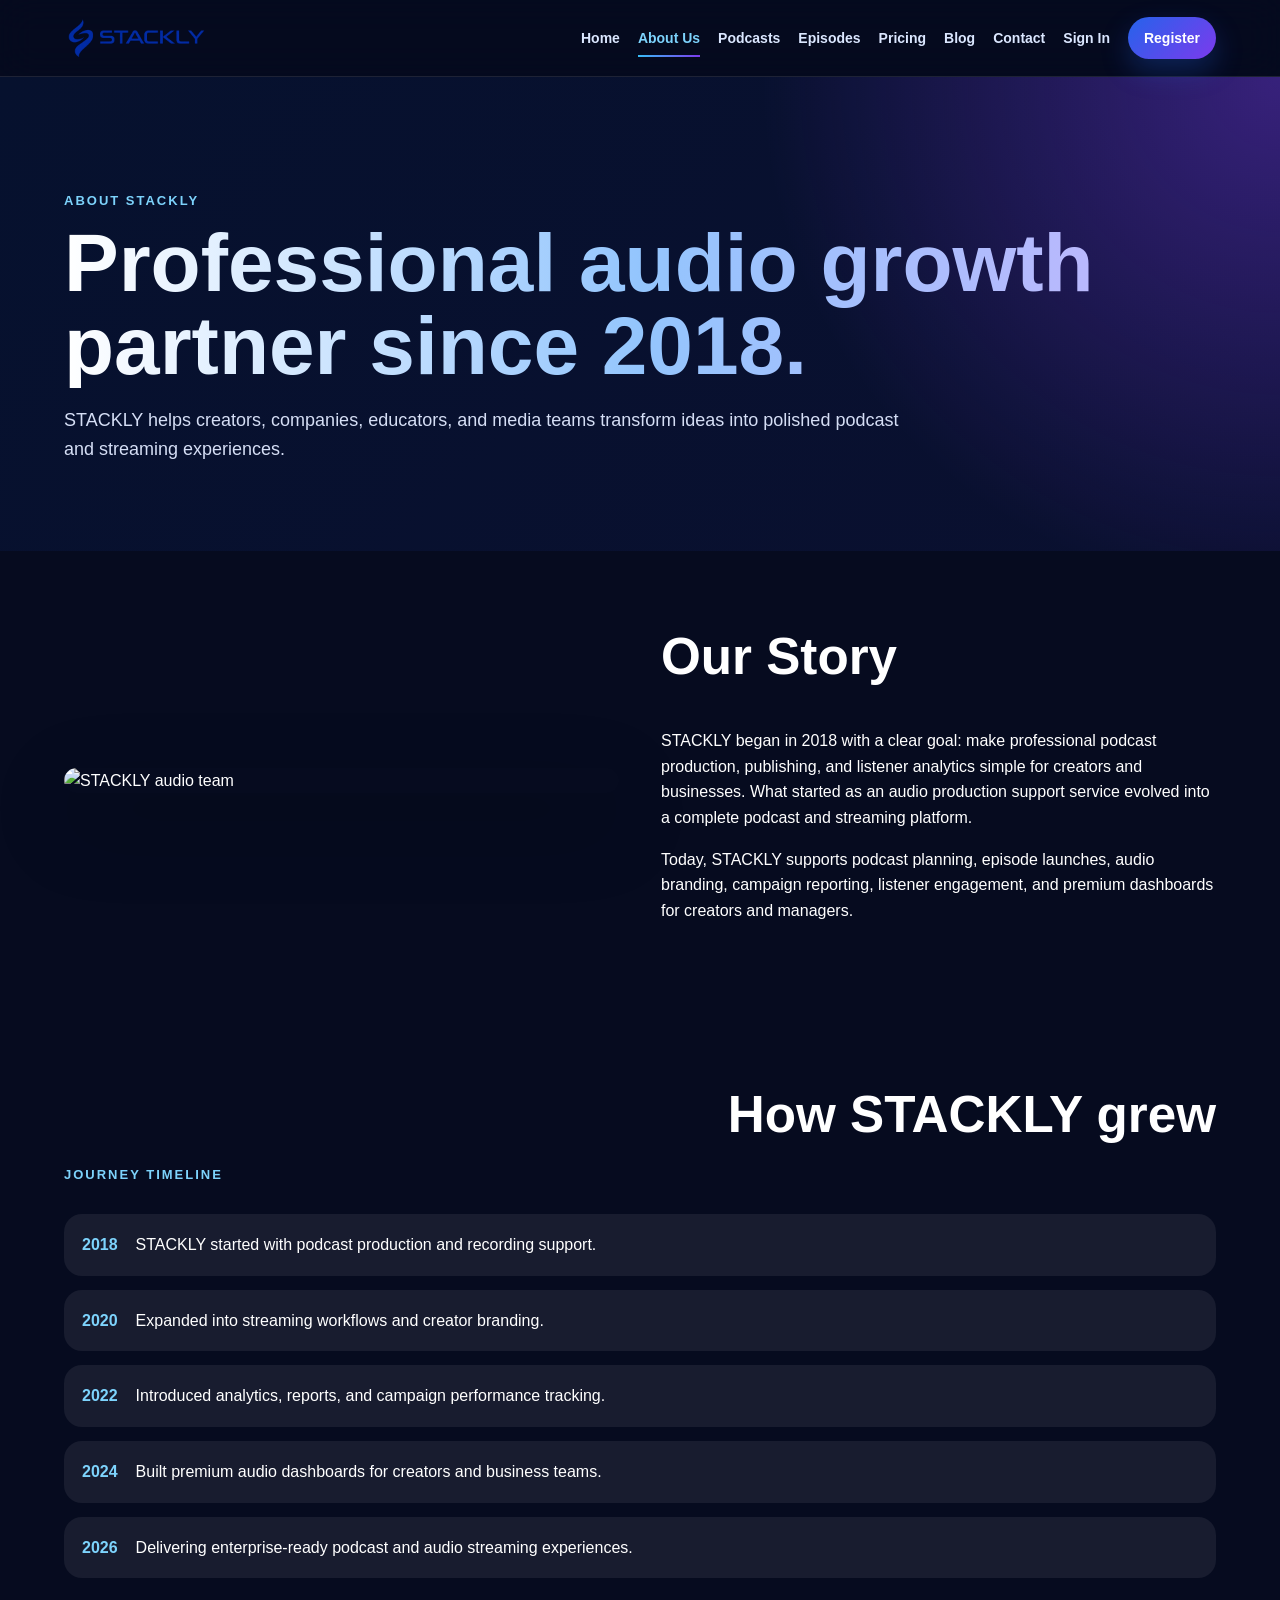
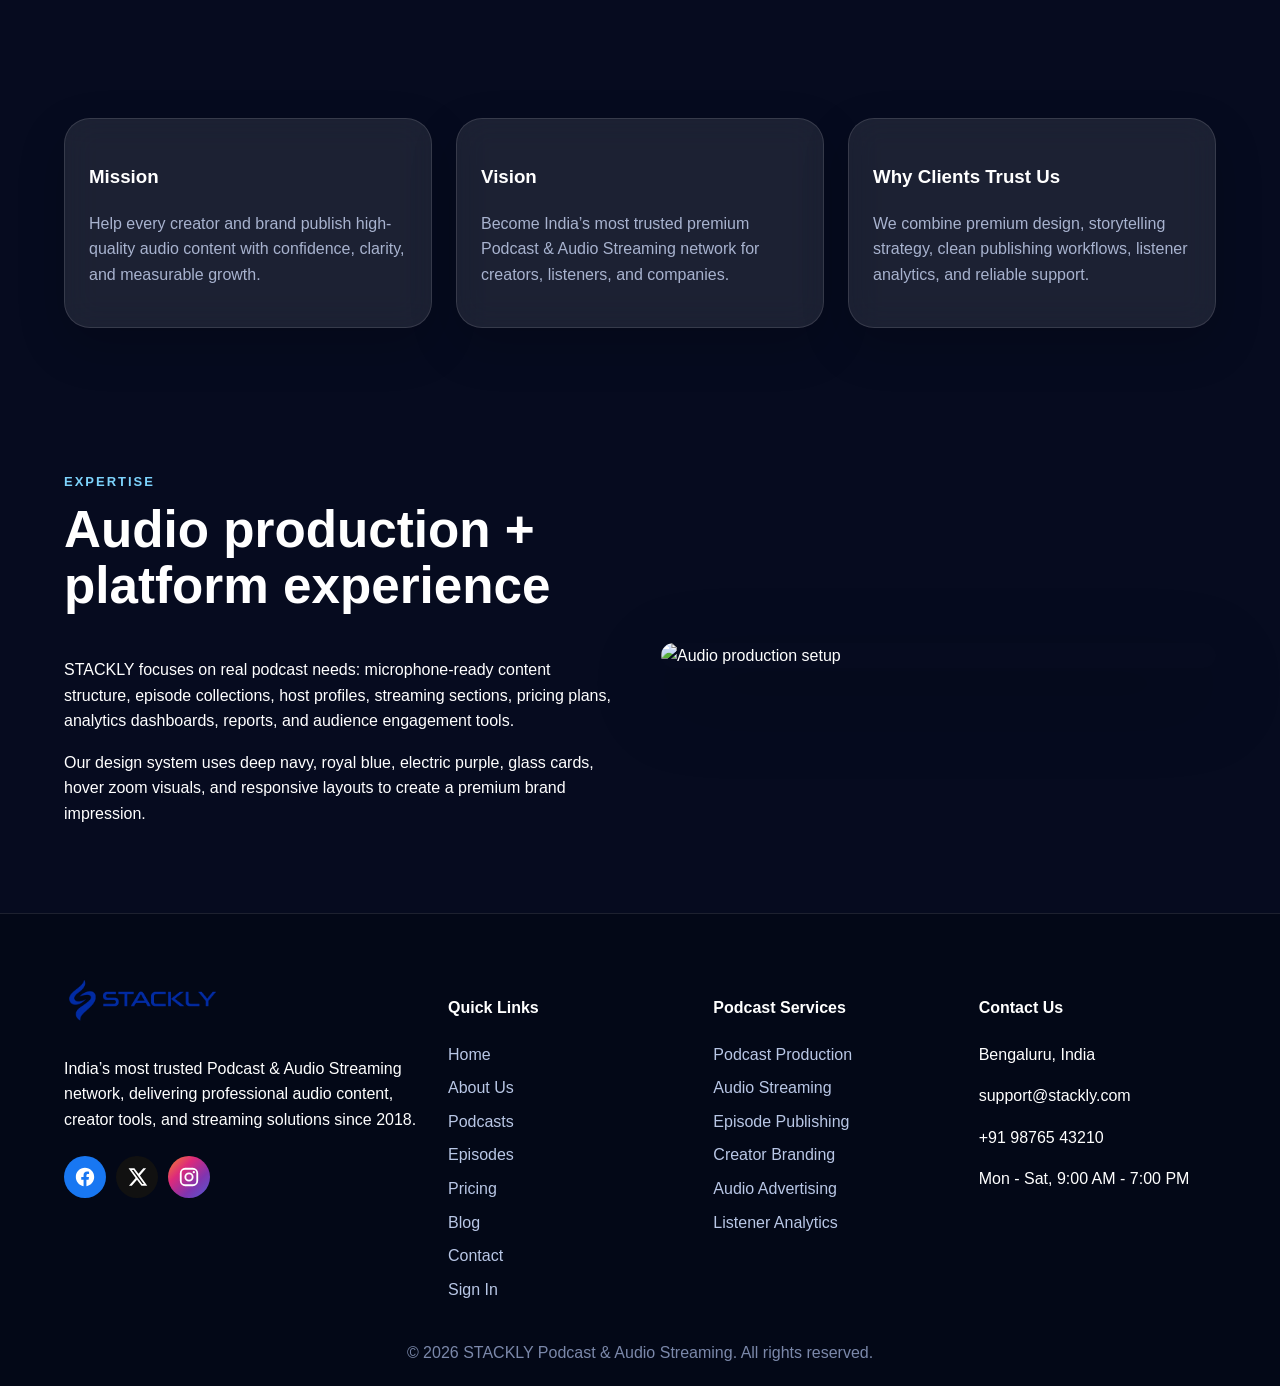
==== about.html @ 54067f11 "Add files via upload" ====
<!DOCTYPE html>
<html lang="en">
<head>
  <meta charset="UTF-8"><meta name="viewport" content="width=device-width, initial-scale=1.0">
  <title>About Us | STACKLY</title><link rel="stylesheet" href="styles.css">
</head>
<body><header class="site-header">
  <a class="brand" href="index.html" aria-label="STACKLY Home"><img src="stackly-logo.webp" alt="STACKLY Logo" class="brand-logo"></a>
  <button class="menu-toggle" aria-label="Toggle menu">☰</button>
  <nav class="nav-menu"><a href="index.html" class="">Home</a>
<a href="about.html" class="active">About Us</a>
<a href="podcasts.html" class="">Podcasts</a>
<a href="episodes.html" class="">Episodes</a>
<a href="pricing.html" class="">Pricing</a>
<a href="blog.html" class="">Blog</a>
<a href="contact.html" class="">Contact</a>
<a href="signin.html" class="">Sign In</a>
<a href="register.html" class="nav-cta">Register</a></nav>
</header><main>
<section class="page-hero"><span class="eyebrow">About STACKLY</span><h1>Professional audio growth partner since 2018.</h1><p>STACKLY helps creators, companies, educators, and media teams transform ideas into polished podcast and streaming experiences.</p></section>
<section class="section split"><img class="rounded-img" src="images/photo-1551836022-d5d88e9218df.webp" alt="STACKLY audio team"><div><h2>Our Story</h2><p>STACKLY began in 2018 with a clear goal: make professional podcast production, publishing, and listener analytics simple for creators and businesses. What started as an audio production support service evolved into a complete podcast and streaming platform.</p><p>Today, STACKLY supports podcast planning, episode launches, audio branding, campaign reporting, listener engagement, and premium dashboards for creators and managers.</p></div></section>
<section class="section"><div class="section-head"><span class="eyebrow">Journey Timeline</span><h2>How STACKLY grew</h2></div><div class="timeline"><div><b>2018</b><span>STACKLY started with podcast production and recording support.</span></div><div><b>2020</b><span>Expanded into streaming workflows and creator branding.</span></div><div><b>2022</b><span>Introduced analytics, reports, and campaign performance tracking.</span></div><div><b>2024</b><span>Built premium audio dashboards for creators and business teams.</span></div><div><b>2026</b><span>Delivering enterprise-ready podcast and audio streaming experiences.</span></div></div></section>
<section class="section"><div class="cards"><div class="card"><h3>Mission</h3><p>Help every creator and brand publish high-quality audio content with confidence, clarity, and measurable growth.</p></div><div class="card"><h3>Vision</h3><p>Become India’s most trusted premium Podcast & Audio Streaming network for creators, listeners, and companies.</p></div><div class="card"><h3>Why Clients Trust Us</h3><p>We combine premium design, storytelling strategy, clean publishing workflows, listener analytics, and reliable support.</p></div></div></section>
<section class="section split"><div><span class="eyebrow">Expertise</span><h2>Audio production + platform experience</h2><p>STACKLY focuses on real podcast needs: microphone-ready content structure, episode collections, host profiles, streaming sections, pricing plans, analytics dashboards, reports, and audience engagement tools.</p><p>Our design system uses deep navy, royal blue, electric purple, glass cards, hover zoom visuals, and responsive layouts to create a premium brand impression.</p></div><img class="rounded-img" src="images/photo-1525186402429-b4ff38bedec6.webp" alt="Audio production setup"></section>
</main><footer class="footer">
  <div class="footer-grid">
    <div>
      <a class="brand footer-brand" href="index.html" aria-label="STACKLY Home"><img src="stackly-logo.webp" alt="STACKLY Logo" class="brand-logo"></a>
      <p>India’s most trusted Podcast & Audio Streaming network, delivering professional audio content, creator tools, and streaming solutions since 2018.</p>
      <div class="socials">
      <a href="404.html" aria-label="Facebook" class="social-icon facebook"><svg viewBox="0 0 24 24"><path d="M22 12.06C22 6.48 17.52 2 11.94 2S2 6.48 2 12.06c0 5.02 3.66 9.18 8.44 9.94v-7.03H7.9v-2.91h2.54V9.84c0-2.5 1.49-3.88 3.77-3.88 1.09 0 2.23.19 2.23.19v2.45h-1.25c-1.24 0-1.63.77-1.63 1.56v1.9h2.78l-.44 2.91h-2.34V22C18.34 21.24 22 17.08 22 12.06z"/></svg></a>
      <a href="404.html" aria-label="X" class="social-icon x"><svg viewBox="0 0 24 24"><path d="M18.9 2.5h3.1l-6.8 7.8 8 11.2h-6.3l-4.9-6.5-5.7 6.5H3.2l7.3-8.3L2.8 2.5h6.4l4.4 5.9 5.3-5.9zm-1.1 17h1.7L8.2 4.4H6.4l11.4 15.1z"/></svg></a>
      <a href="404.html" aria-label="Instagram" class="social-icon instagram"><svg viewBox="0 0 24 24"><path d="M7.8 2h8.4A5.81 5.81 0 0 1 22 7.8v8.4a5.81 5.81 0 0 1-5.8 5.8H7.8A5.81 5.81 0 0 1 2 16.2V7.8A5.81 5.81 0 0 1 7.8 2zm-.2 2A3.6 3.6 0 0 0 4 7.6v8.8A3.6 3.6 0 0 0 7.6 20h8.8a3.6 3.6 0 0 0 3.6-3.6V7.6A3.6 3.6 0 0 0 16.4 4H7.6zm9.65 1.5a1.25 1.25 0 1 1 0 2.5 1.25 1.25 0 0 1 0-2.5zM12 7a5 5 0 1 1 0 10 5 5 0 0 1 0-10zm0 2a3 3 0 1 0 0 6 3 3 0 0 0 0-6z"/></svg></a>
    </div>
    </div>
    <div><h4>Quick Links</h4><a href="index.html">Home</a>
<a href="about.html">About Us</a>
<a href="podcasts.html">Podcasts</a>
<a href="episodes.html">Episodes</a>
<a href="pricing.html">Pricing</a>
<a href="blog.html">Blog</a>
<a href="contact.html">Contact</a>
<a href="signin.html">Sign In</a></div>
    <div><h4>Podcast Services</h4>
      <a href="404.html">Podcast Production</a><a href="404.html">Audio Streaming</a><a href="404.html">Episode Publishing</a><a href="404.html">Creator Branding</a><a href="404.html">Audio Advertising</a><a href="404.html">Listener Analytics</a>
    </div>
    <div><h4>Contact Us</h4><p>Bengaluru, India</p><p>support@stackly.com</p><p>+91 98765 43210</p><p>Mon - Sat, 9:00 AM - 7:00 PM</p></div>
  </div>
  <div class="footer-bottom">© 2026 STACKLY Podcast & Audio Streaming. All rights reserved.</div>
</footer><script src="script.js"></script></body></html>
---- styles.css ----
:root{--navy:#07142f;--navy2:#0d2352;--purple:#7c3aed;--blue:#2563eb;--cyan:#38bdf8;--white:#fff;--muted:#a8b3cf;--soft:#f5f7fb;--dark:#050a1f;--card:rgba(255,255,255,.09)}
*{box-sizing:border-box}html{scroll-behavior:smooth}body{margin:0;font-family:Inter,Segoe UI,Arial,sans-serif;background:#060b1f;color:#fff;line-height:1.6;overflow-x:hidden}a{text-decoration:none;color:inherit}img{max-width:100%;display:block}
.site-header{position:sticky;top:0;z-index:50;display:flex;align-items:center;justify-content:space-between;padding:14px 5%;background:rgba(5,10,31,.82);backdrop-filter:blur(18px);border-bottom:1px solid rgba(255,255,255,.1)}
.brand{display:flex;gap:10px;align-items:center;font-weight:900;letter-spacing:.8px}.brand-mark{display:grid;place-items:center;width:42px;height:42px;border-radius:14px;background:linear-gradient(135deg,var(--blue),var(--purple));box-shadow:0 12px 32px rgba(124,58,237,.35)}
.nav-menu{display:flex;gap:18px;align-items:center}.nav-menu a{font-weight:700;color:#dbe7ff;font-size:14px}.nav-menu a:hover,.nav-menu a.active{color:#7dd3fc}.menu-toggle{display:none;background:none;color:white;border:0;font-size:28px}
.hero{min-height:92vh;background-size:cover;background-position:center;display:flex;align-items:center;padding:8% 5%}.hero-content{max-width:820px}.eyebrow{color:#7dd3fc;text-transform:uppercase;font-size:13px;font-weight:900;letter-spacing:2px}.hero h1,.page-hero h1{font-size:clamp(38px,7vw,82px);line-height:1.02;margin:14px 0;background:linear-gradient(90deg,#fff,#93c5fd,#c4b5fd);-webkit-background-clip:text;color:transparent}.hero p,.page-hero p,.wide-text{max-width:850px;color:#d5def5;font-size:18px}
.btn{display:inline-flex;align-items:center;justify-content:center;border:0;padding:13px 22px;border-radius:999px;background:linear-gradient(135deg,var(--blue),var(--purple));color:white;font-weight:900;box-shadow:0 18px 40px rgba(37,99,235,.28);cursor:pointer}.btn:hover{transform:translateY(-3px)}.ghost{background:rgba(255,255,255,.1);border:1px solid rgba(255,255,255,.25)}.hero-actions{display:flex;gap:14px;flex-wrap:wrap;margin-top:28px}
.stats,.section{padding:70px 5%}.stats{display:grid;grid-template-columns:repeat(5,1fr);gap:18px;background:linear-gradient(180deg,#060b1f,#0a1230)}.stat-card,.card,.form-card,.panel,.dash-card{background:var(--card);border:1px solid rgba(255,255,255,.12);border-radius:26px;padding:24px;box-shadow:0 18px 48px rgba(0,0,0,.18);backdrop-filter:blur(16px);transition:.3s}.stat-card:hover,.card:hover,.panel:hover,.dash-card:hover{transform:translateY(-8px);border-color:rgba(125,211,252,.5)}.stat-card strong{font-size:34px;display:block}.stat-card span,.card p{color:var(--muted)}
.section-head{display:flex;align-items:end;justify-content:space-between;gap:20px;margin-bottom:28px}.section h2,.page-hero h1{margin-top:8px}.section h2{font-size:clamp(30px,4vw,52px);line-height:1.1}.cards{display:grid;grid-template-columns:repeat(3,1fr);gap:24px}.image-card{padding:0;overflow:hidden}.image-card img{height:230px;width:100%;object-fit:cover;transition:.4s}.image-card:hover img{transform:scale(1.08)}.image-card div{padding:24px}.image-card a,.small-link{color:#7dd3fc;font-weight:900}
.split{display:grid;grid-template-columns:1fr 1fr;gap:42px;align-items:center}.rounded-img{border-radius:32px;box-shadow:0 28px 80px rgba(0,0,0,.28)}.mini-chart,.line-chart{height:220px;border-radius:24px;background:rgba(255,255,255,.06);display:flex;align-items:end;gap:18px;padding:26px;margin-top:22px}.mini-chart span,.line-chart span{flex:1;border-radius:18px 18px 0 0;background:linear-gradient(180deg,#7c3aed,#38bdf8)}.page-hero{padding:110px 5% 70px;background:radial-gradient(circle at top right,rgba(124,58,237,.4),transparent 38%),linear-gradient(135deg,#06112e,#0a1030)}
.timeline{display:grid;gap:14px}.timeline div{display:flex;gap:18px;align-items:center;background:rgba(255,255,255,.07);padding:18px;border-radius:18px}.timeline b{color:#7dd3fc}
.contact-grid{display:grid;grid-template-columns:1fr 1fr;gap:32px}.contact-cards{display:grid;grid-template-columns:1fr 1fr;gap:16px}.form-card{display:grid;gap:14px}.form-card input,.form-card textarea,.auth-card input,.auth-card select{width:100%;padding:15px 16px;border-radius:16px;border:1px solid rgba(255,255,255,.15);background:rgba(255,255,255,.08);color:white;outline:none}.form-card textarea{min-height:130px}.map-box{min-height:280px;border-radius:30px;display:grid;place-items:center;background:linear-gradient(135deg,rgba(37,99,235,.35),rgba(124,58,237,.28));border:1px solid rgba(255,255,255,.12)}
.auth-wrap{min-height:92vh;display:grid;place-items:center;padding:70px 5%;background:radial-gradient(circle at top,rgba(124,58,237,.35),transparent 40%),#060b1f}.auth-card{width:min(460px,100%);display:grid;gap:16px}.auth-logo{justify-content:center;margin-bottom:10px}.back-link{position:absolute;left:5%;top:90px;color:#7dd3fc;font-weight:900}
.not-found{min-height:80vh;display:grid;place-items:center;text-align:center;padding:80px 5%;background:radial-gradient(circle,rgba(124,58,237,.35),transparent 45%)}.not-found h1{font-size:130px;margin:0;color:#7dd3fc}.not-found h2{font-size:42px;margin:0}
.footer{background:#030817;padding:60px 5% 20px;border-top:1px solid rgba(255,255,255,.1)}.footer-grid{display:grid;grid-template-columns:1.5fr 1fr 1fr 1fr;gap:28px}.footer a{display:block;color:#b9c7e6;margin:8px 0}.socials{display:flex;gap:10px;flex-wrap:wrap}.socials a{padding:8px 12px;border-radius:999px;background:rgba(255,255,255,.08)}.footer-bottom{text-align:center;color:#7b88aa;margin-top:30px}
.dash-body{display:grid;grid-template-columns:280px 1fr;background:#06112e}.sidebar{min-height:100vh;background:#07142f;padding:22px;position:sticky;top:0}.sidebar button{display:block;width:100%;margin:10px 0;padding:13px;border-radius:14px;border:1px solid rgba(255,255,255,.1);background:rgba(255,255,255,.06);color:white;text-align:left;font-weight:800;cursor:pointer}.sidebar button:hover{background:#12306b}.dashboard{padding:28px}.dash-header{display:flex;justify-content:space-between;align-items:center;background:linear-gradient(135deg,#102a62,#07142f);padding:24px;border-radius:26px;margin-bottom:22px}.dash-grid{display:grid;grid-template-columns:repeat(4,1fr);gap:18px}.dash-card strong{display:block;font-size:32px;color:#7dd3fc}.dash-main{display:grid;grid-template-columns:2fr 1fr;gap:20px;margin-top:20px}.line-chart span:nth-child(1){height:35%}.line-chart span:nth-child(2){height:65%}.line-chart span:nth-child(3){height:48%}.line-chart span:nth-child(4){height:84%}.line-chart span:nth-child(5){height:72%}
.reveal{animation:rise .7s ease both}@keyframes rise{from{opacity:0;transform:translateY(22px)}to{opacity:1;transform:none}}
@media(max-width:1000px){.cards,.stats,.footer-grid,.dash-grid{grid-template-columns:repeat(2,1fr)}.split,.contact-grid,.dash-main{grid-template-columns:1fr}.nav-menu{position:absolute;left:5%;right:5%;top:72px;display:none;flex-direction:column;align-items:flex-start;background:#07142f;padding:22px;border-radius:22px}.nav-menu.open{display:flex}.menu-toggle{display:block}.dash-body{grid-template-columns:1fr}.sidebar{position:relative;min-height:auto}.sidebar button{display:inline-block;width:auto;margin:6px}}
@media(max-width:600px){.cards,.stats,.footer-grid,.dash-grid,.contact-cards{grid-template-columns:1fr}.hero{min-height:82vh}.section,.stats{padding:48px 5%}.hero h1,.page-hero h1{font-size:38px}.not-found h1{font-size:86px}.dash-header{display:block}.back-link{position:static;margin-bottom:12px}.auth-wrap{place-items:stretch}}


/* Upgrade styles */
.muted-text{color:#a8b3cf}
.hero-rating{margin-top:26px;padding:14px 18px;border-radius:20px;background:rgba(255,255,255,.09);border:1px solid rgba(255,255,255,.14);display:inline-grid;gap:4px}.hero-rating strong{color:#facc15}.hero-rating span{color:#d8e3fb}
.feature-grid{display:grid;grid-template-columns:1.05fr .95fr;gap:34px;align-items:center}.feature-copy{background:rgba(255,255,255,.07);border:1px solid rgba(255,255,255,.12);padding:32px;border-radius:28px}
.category-grid{display:grid;grid-template-columns:repeat(4,1fr);gap:16px}.category-grid a{background:linear-gradient(135deg,rgba(37,99,235,.25),rgba(124,58,237,.25));padding:22px;border:1px solid rgba(255,255,255,.14);border-radius:22px;text-align:center;font-weight:900}.category-grid a:hover{transform:translateY(-6px);border-color:#7dd3fc}
.rating-box{margin:18px 0;padding:16px;border-radius:18px;background:rgba(250,204,21,.08);border:1px solid rgba(250,204,21,.22)}.rating-box strong{font-size:30px;color:#facc15;display:block}.rating-box span{display:block;font-weight:900}.rating-box small{color:#b9c7e6}
.socials{align-items:center}.social-icon{width:42px;height:42px;display:grid!important;place-items:center;border-radius:50%!important;padding:0!important}.social-icon svg{width:22px;height:22px;fill:white}.facebook{background:#1877f2!important}.x{background:#111!important}.twitter{background:#1da1f2!important}.instagram{background:linear-gradient(135deg,#f58529,#dd2a7b,#8134af,#515bd4)!important}
.map-box{overflow:hidden;padding:0!important}.map-box iframe{width:100%;height:360px;border:0;border-radius:30px;filter:saturate(1.15) contrast(1.05)}
#dashContent .table{width:100%;border-collapse:collapse;margin-top:18px}.table th,.table td{border-bottom:1px solid rgba(255,255,255,.12);padding:14px;text-align:left;color:#dbe7ff}.badge{display:inline-flex;padding:6px 10px;border-radius:999px;background:rgba(56,189,248,.15);color:#7dd3fc;font-weight:900}.dash-list{display:grid;gap:12px}.dash-list div{padding:14px;border-radius:16px;background:rgba(255,255,255,.07);border:1px solid rgba(255,255,255,.1)}
@media(max-width:900px){.feature-grid,.category-grid{grid-template-columns:1fr}.category-grid{gap:12px}}


/* Final polish v3 */
.footer .rating-box{display:none!important}
.rating-grid{display:grid;grid-template-columns:repeat(4,1fr);gap:22px}
.rating-card{position:relative;overflow:hidden;background:linear-gradient(145deg,rgba(255,255,255,.11),rgba(255,255,255,.045));border:1px solid rgba(255,255,255,.14);border-radius:28px;padding:26px;box-shadow:0 24px 70px rgba(0,0,0,.22);transition:.35s}
.rating-card:before{content:"";position:absolute;inset:-80px auto auto -80px;width:170px;height:170px;background:radial-gradient(circle,rgba(56,189,248,.28),transparent 70%);transition:.35s}
.rating-card:hover{transform:translateY(-10px) scale(1.02);border-color:rgba(125,211,252,.62)}
.rating-card:hover:before{transform:scale(1.4)}
.rating-card .stars{color:#facc15;font-size:22px;letter-spacing:2px;margin-bottom:10px}
.rating-card strong{color:#93c5fd;display:block;margin:8px 0}
.pricing-grid{display:grid;grid-template-columns:repeat(4,1fr);gap:22px}
.price-card,.blog-card{overflow:hidden;background:rgba(255,255,255,.085);border:1px solid rgba(255,255,255,.14);border-radius:28px;box-shadow:0 22px 62px rgba(0,0,0,.2);transition:.35s}
.price-card:hover,.blog-card:hover{transform:translateY(-12px);box-shadow:0 30px 80px rgba(37,99,235,.24);border-color:rgba(124,58,237,.65)}
.price-card img,.blog-card img{height:190px;width:100%;object-fit:cover;transition:.45s}.price-card:hover img,.blog-card:hover img{transform:scale(1.08)}
.price-card{padding-bottom:24px}.price-card h3,.price-card p,.price-card ul,.price-card a,.price-card .plan-tag{margin-left:22px;margin-right:22px}
.price-card ul{padding-left:18px;color:#cbd5e1}.price-card li{margin:8px 0}.plan-tag{display:inline-flex;margin-top:20px;padding:7px 12px;border-radius:999px;background:rgba(56,189,248,.14);color:#7dd3fc;font-weight:900;font-size:13px}.price{font-size:34px;font-weight:900;color:#fff}.price span{font-size:14px;color:#a8b3cf}.highlight{outline:2px solid rgba(124,58,237,.65)}
.comparison-box{display:grid;gap:14px}.comparison-box div{display:flex;justify-content:space-between;gap:18px;padding:18px 20px;border-radius:18px;background:rgba(255,255,255,.08);border:1px solid rgba(255,255,255,.12)}.comparison-box span{color:#a8b3cf}
.blog-grid{display:grid;grid-template-columns:repeat(3,1fr);gap:24px}.blog-card div{padding:22px}.blog-card span{color:#7dd3fc;font-weight:900;text-transform:uppercase;font-size:12px;letter-spacing:1px}.blog-card a{color:#7dd3fc;font-weight:900}
.auth-card select{appearance:none;-webkit-appearance:none;background-image:linear-gradient(45deg,transparent 50%,#7dd3fc 50%),linear-gradient(135deg,#7dd3fc 50%,transparent 50%);background-position:calc(100% - 22px) 52%,calc(100% - 14px) 52%;background-size:8px 8px,8px 8px;background-repeat:no-repeat;padding:15px 48px 15px 16px!important;line-height:1.4;height:52px;display:flex;align-items:center;color:#fff}
#loginRole{display:block;width:100%;max-width:100%;min-width:0;margin:4px auto}
.create-account-btn{display:inline-flex;padding:8px 15px;margin-left:6px;border-radius:999px;background:linear-gradient(135deg,var(--blue),var(--purple));color:#fff;font-weight:900;transition:.3s ease}.create-account-btn:hover{transform:translateY(-2px);box-shadow:0 12px 28px rgba(124,58,237,.35)}
.auth-card select option{background:#07142f;color:#fff;padding:12px}
.site-header .brand:hover .brand-mark{transform:rotate(-8deg) scale(1.08)}.brand-mark{transition:.3s}
.nav-menu a{position:relative;padding:8px 0}.nav-menu a:after{content:"";position:absolute;left:0;bottom:0;width:0;height:2px;background:linear-gradient(90deg,#38bdf8,#7c3aed);transition:.3s}.nav-menu a:hover:after,.nav-menu a.active:after{width:100%}
.btn,.card,.image-card,.stat-card,.social-icon,.category-grid a,.sidebar button{transition:.35s}.btn:hover{box-shadow:0 25px 60px rgba(124,58,237,.36);letter-spacing:.3px}.social-icon:hover{transform:translateY(-6px) rotate(6deg)}
.form-card input:focus,.form-card textarea:focus,.auth-card input:focus,.auth-card select:focus{border-color:#7dd3fc;box-shadow:0 0 0 4px rgba(56,189,248,.12);transform:translateY(-2px)}
@media(max-width:1100px){.pricing-grid,.rating-grid{grid-template-columns:repeat(2,1fr)}.blog-grid{grid-template-columns:repeat(2,1fr)}}
@media(max-width:650px){.pricing-grid,.rating-grid,.blog-grid{grid-template-columns:1fr}.comparison-box div{display:block}.auth-card select{height:54px}}


/* Targeted bug fixes: mobile overflow, nav CTA, footer hovers */
html,body{max-width:100%;overflow-x:hidden}
img,iframe,video,svg{max-width:100%}
.site-header,.footer,.section,.page-hero,.hero{max-width:100vw}
.nav-menu .nav-cta{padding:10px 16px;border-radius:999px;background:linear-gradient(135deg,#2563eb,#7c3aed);color:#fff!important;box-shadow:0 12px 28px rgba(37,99,235,.28)}
.nav-menu .nav-cta:after{display:none}
.nav-menu .nav-cta:hover{transform:translateY(-2px);box-shadow:0 18px 38px rgba(124,58,237,.36)}
.footer a,.footer p{transition:.3s}
.footer-grid a:hover{color:#7dd3fc;transform:translateX(6px)}
.footer-grid div:last-child p:hover{color:#fff;transform:translateX(6px)}
.footer .social-icon:hover{transform:translateY(-6px) rotate(6deg)}
.user-welcome{margin-top:14px}.user-welcome h2{margin:0;color:#7dd3fc}.user-welcome p{margin:4px 0 0;color:#dbe7ff;overflow-wrap:anywhere}
.form-card input:invalid:not(:placeholder-shown){border-color:#fb7185}
@media(max-width:1000px){.nav-menu{left:16px;right:16px;width:auto;max-width:calc(100vw - 32px);box-sizing:border-box}.nav-menu a{width:100%;box-sizing:border-box}.nav-menu .nav-cta{text-align:center}}
@media(max-width:650px){.site-header{padding-left:16px;padding-right:16px}.hero,.page-hero,.section,.footer{padding-left:16px!important;padding-right:16px!important}.cards,.stats,.footer-grid,.dash-grid,.feature-grid,.category-grid,.contact-cards{grid-template-columns:1fr!important}.comparison-box div{max-width:100%;overflow-wrap:anywhere}}

.brand{display:flex;align-items:center}
.brand-logo{height:48px;width:auto;display:block;object-fit:contain}
.footer-brand{display:inline-flex!important;margin:0 0 14px!important}
.footer-brand .brand-logo{height:52px}
@media (max-width:768px){.brand-logo{height:40px}.auth-card{max-width:100%;min-width:0}.auth-card select{margin:8px auto;width:100%;max-width:100%}#loginRole[size]:not([size="1"]){height:auto;max-height:none;padding:8px 16px!important;background-image:none;overflow:hidden}#loginRole[size]:not([size="1"]) option{padding:8px 0}}
.brand-mark{display:none!important}
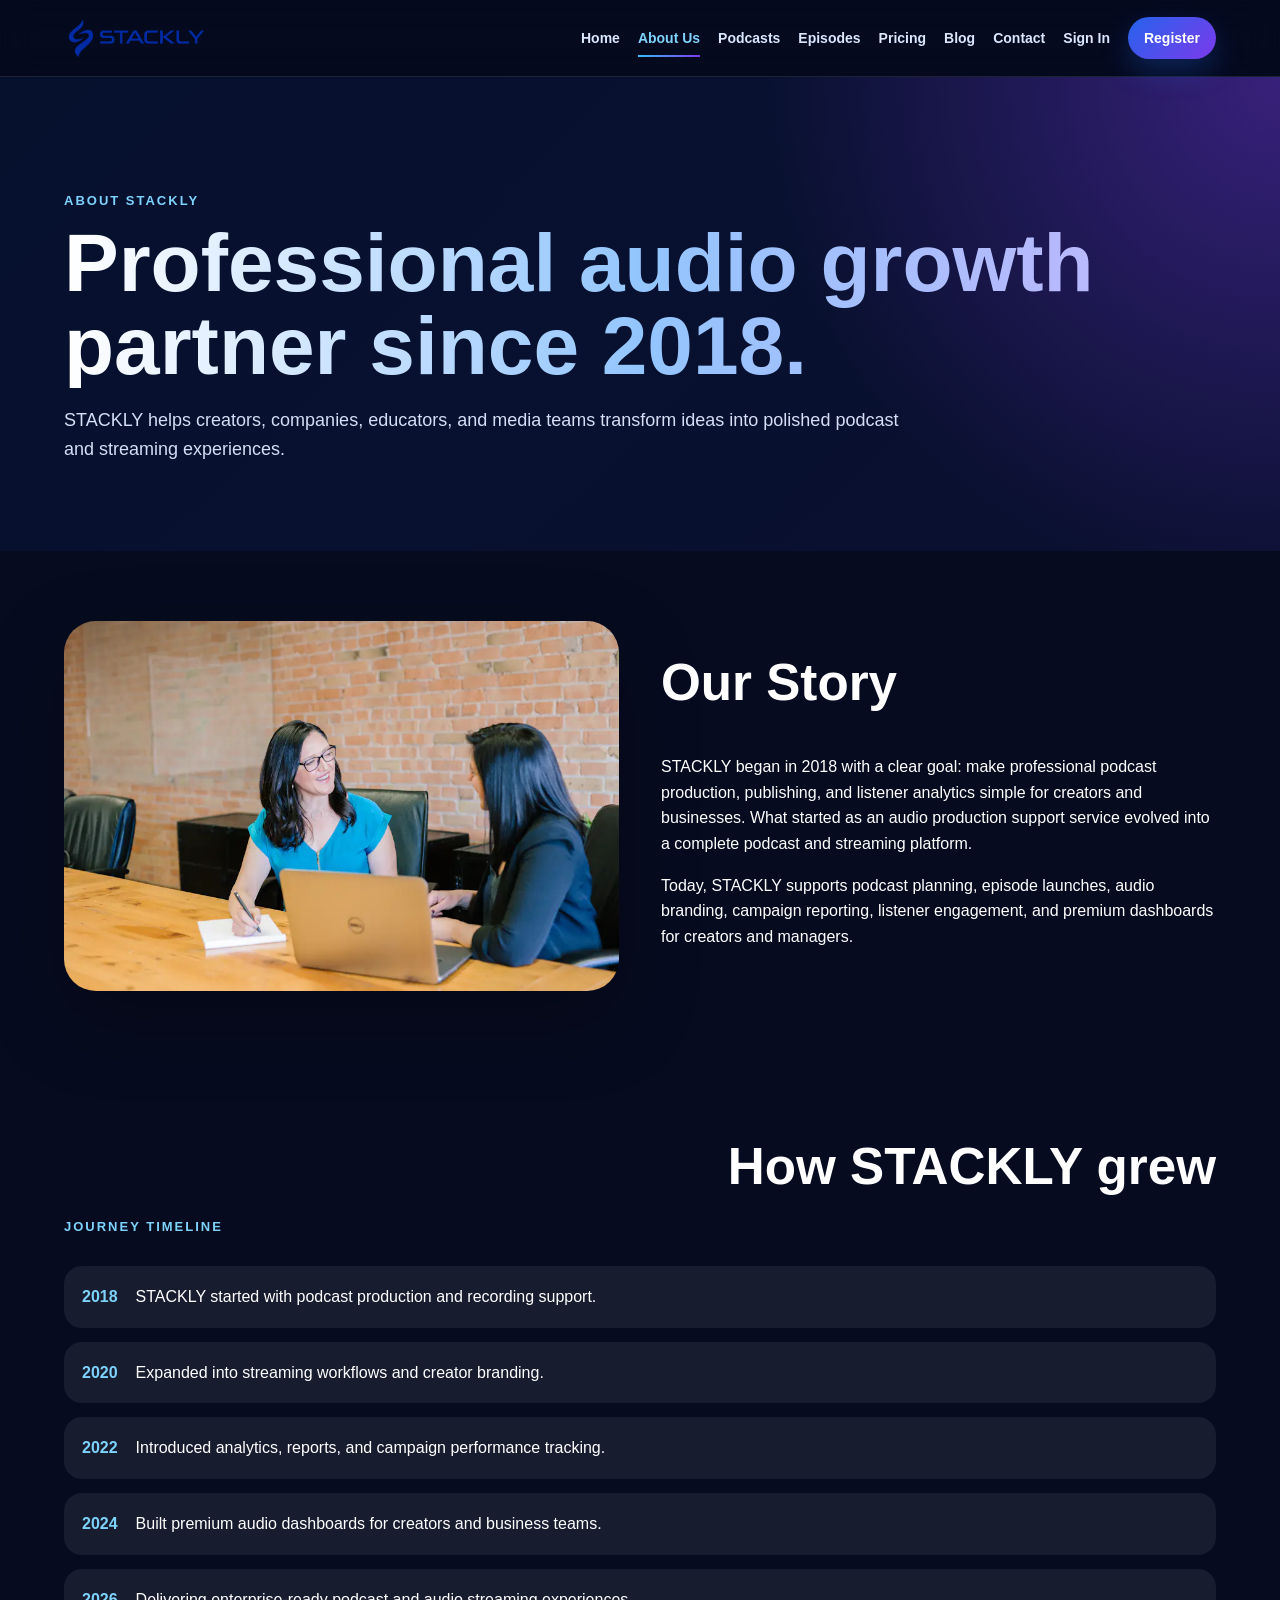
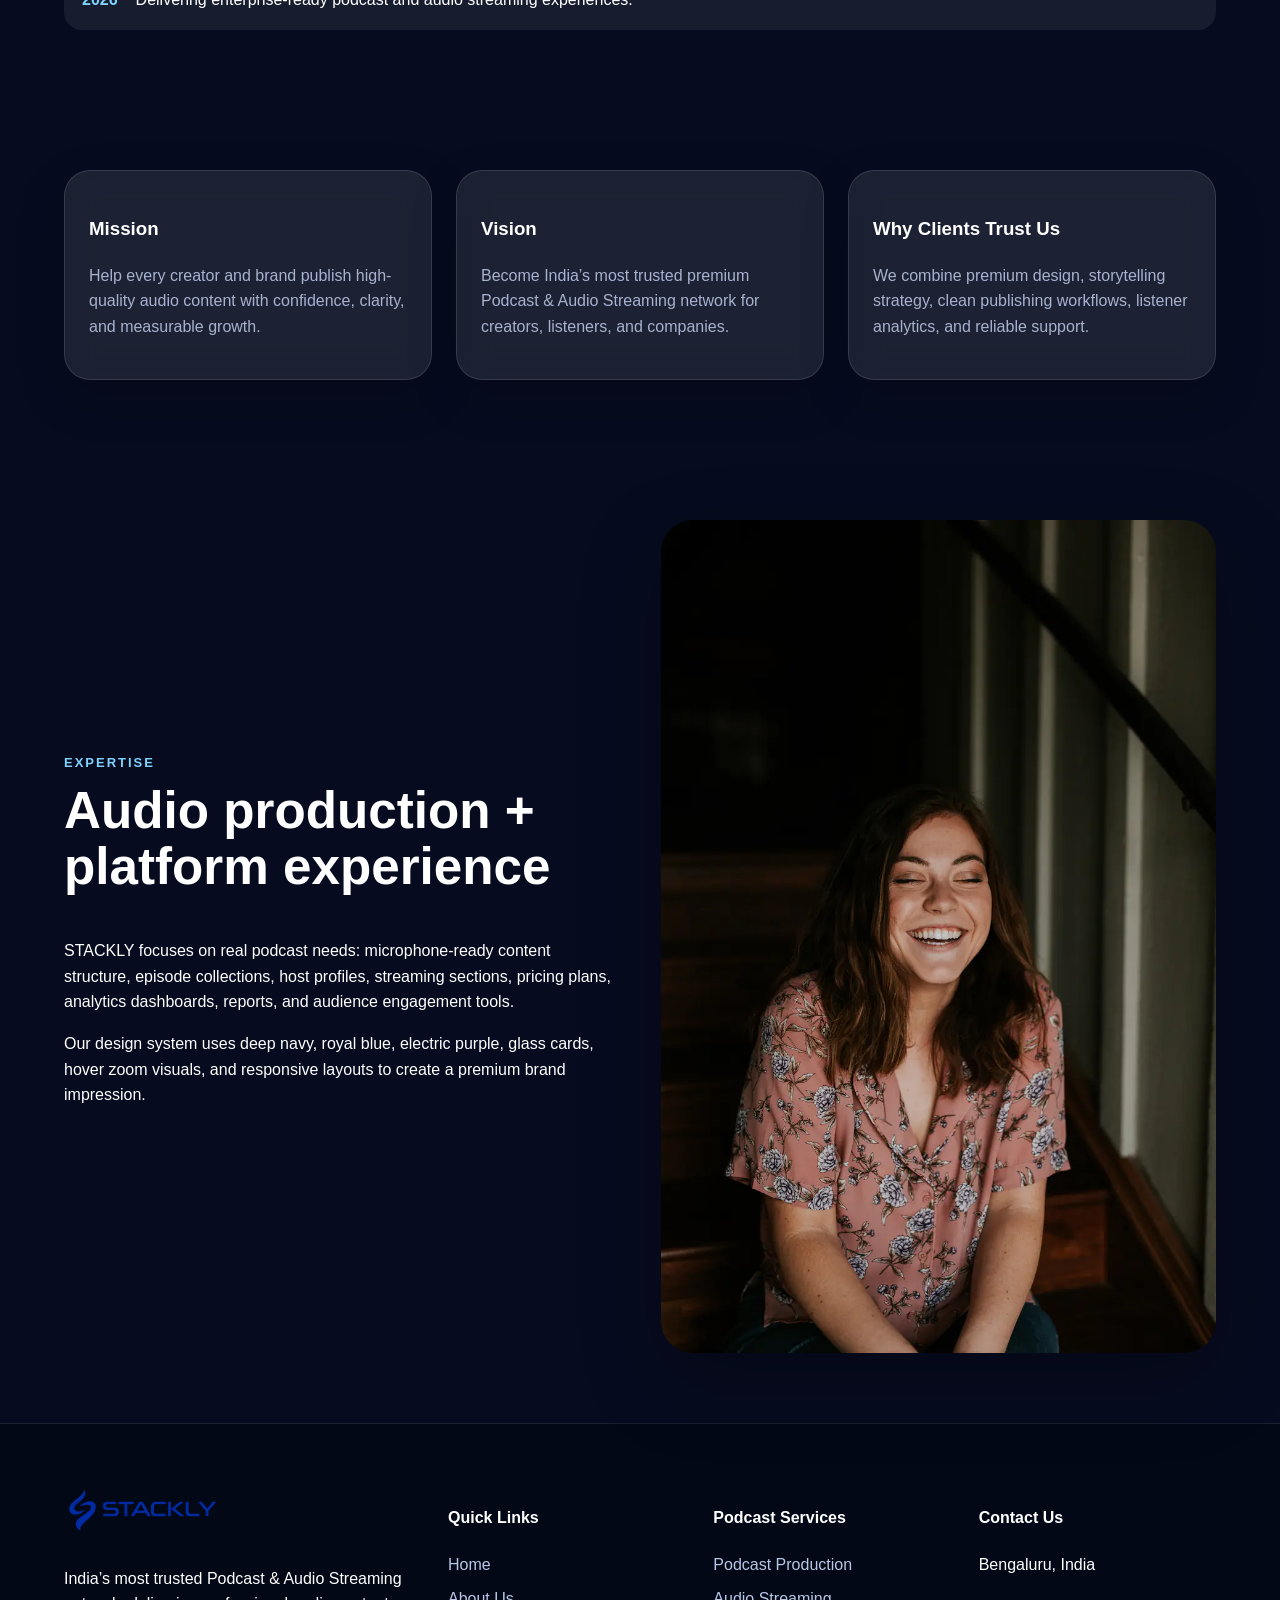
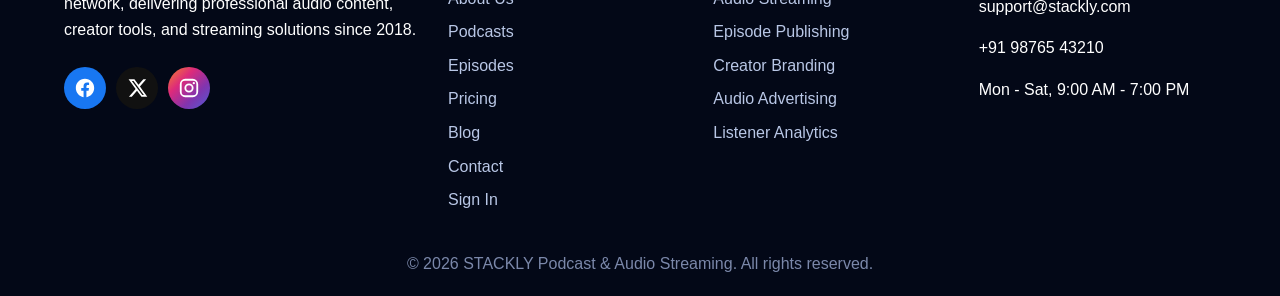
==== commit 732897aa: "Update about.html" ====
--- a/about.html
+++ b/about.html
@@ -18,10 +18,10 @@
 <a href="register.html" class="nav-cta">Register</a></nav>
 </header><main>
 <section class="page-hero"><span class="eyebrow">About STACKLY</span><h1>Professional audio growth partner since 2018.</h1><p>STACKLY helps creators, companies, educators, and media teams transform ideas into polished podcast and streaming experiences.</p></section>
-<section class="section split"><img class="rounded-img" src="images/photo-1551836022-d5d88e9218df.webp" alt="STACKLY audio team"><div><h2>Our Story</h2><p>STACKLY began in 2018 with a clear goal: make professional podcast production, publishing, and listener analytics simple for creators and businesses. What started as an audio production support service evolved into a complete podcast and streaming platform.</p><p>Today, STACKLY supports podcast planning, episode launches, audio branding, campaign reporting, listener engagement, and premium dashboards for creators and managers.</p></div></section>
+<section class="section split"><img class="rounded-img" src="photo-1551836022-d5d88e9218df.webp" alt="STACKLY audio team"><div><h2>Our Story</h2><p>STACKLY began in 2018 with a clear goal: make professional podcast production, publishing, and listener analytics simple for creators and businesses. What started as an audio production support service evolved into a complete podcast and streaming platform.</p><p>Today, STACKLY supports podcast planning, episode launches, audio branding, campaign reporting, listener engagement, and premium dashboards for creators and managers.</p></div></section>
 <section class="section"><div class="section-head"><span class="eyebrow">Journey Timeline</span><h2>How STACKLY grew</h2></div><div class="timeline"><div><b>2018</b><span>STACKLY started with podcast production and recording support.</span></div><div><b>2020</b><span>Expanded into streaming workflows and creator branding.</span></div><div><b>2022</b><span>Introduced analytics, reports, and campaign performance tracking.</span></div><div><b>2024</b><span>Built premium audio dashboards for creators and business teams.</span></div><div><b>2026</b><span>Delivering enterprise-ready podcast and audio streaming experiences.</span></div></div></section>
 <section class="section"><div class="cards"><div class="card"><h3>Mission</h3><p>Help every creator and brand publish high-quality audio content with confidence, clarity, and measurable growth.</p></div><div class="card"><h3>Vision</h3><p>Become India’s most trusted premium Podcast & Audio Streaming network for creators, listeners, and companies.</p></div><div class="card"><h3>Why Clients Trust Us</h3><p>We combine premium design, storytelling strategy, clean publishing workflows, listener analytics, and reliable support.</p></div></div></section>
-<section class="section split"><div><span class="eyebrow">Expertise</span><h2>Audio production + platform experience</h2><p>STACKLY focuses on real podcast needs: microphone-ready content structure, episode collections, host profiles, streaming sections, pricing plans, analytics dashboards, reports, and audience engagement tools.</p><p>Our design system uses deep navy, royal blue, electric purple, glass cards, hover zoom visuals, and responsive layouts to create a premium brand impression.</p></div><img class="rounded-img" src="images/photo-1525186402429-b4ff38bedec6.webp" alt="Audio production setup"></section>
+<section class="section split"><div><span class="eyebrow">Expertise</span><h2>Audio production + platform experience</h2><p>STACKLY focuses on real podcast needs: microphone-ready content structure, episode collections, host profiles, streaming sections, pricing plans, analytics dashboards, reports, and audience engagement tools.</p><p>Our design system uses deep navy, royal blue, electric purple, glass cards, hover zoom visuals, and responsive layouts to create a premium brand impression.</p></div><img class="rounded-img" src="photo-1525186402429-b4ff38bedec6.webp" alt="Audio production setup"></section>
 </main><footer class="footer">
   <div class="footer-grid">
     <div>
